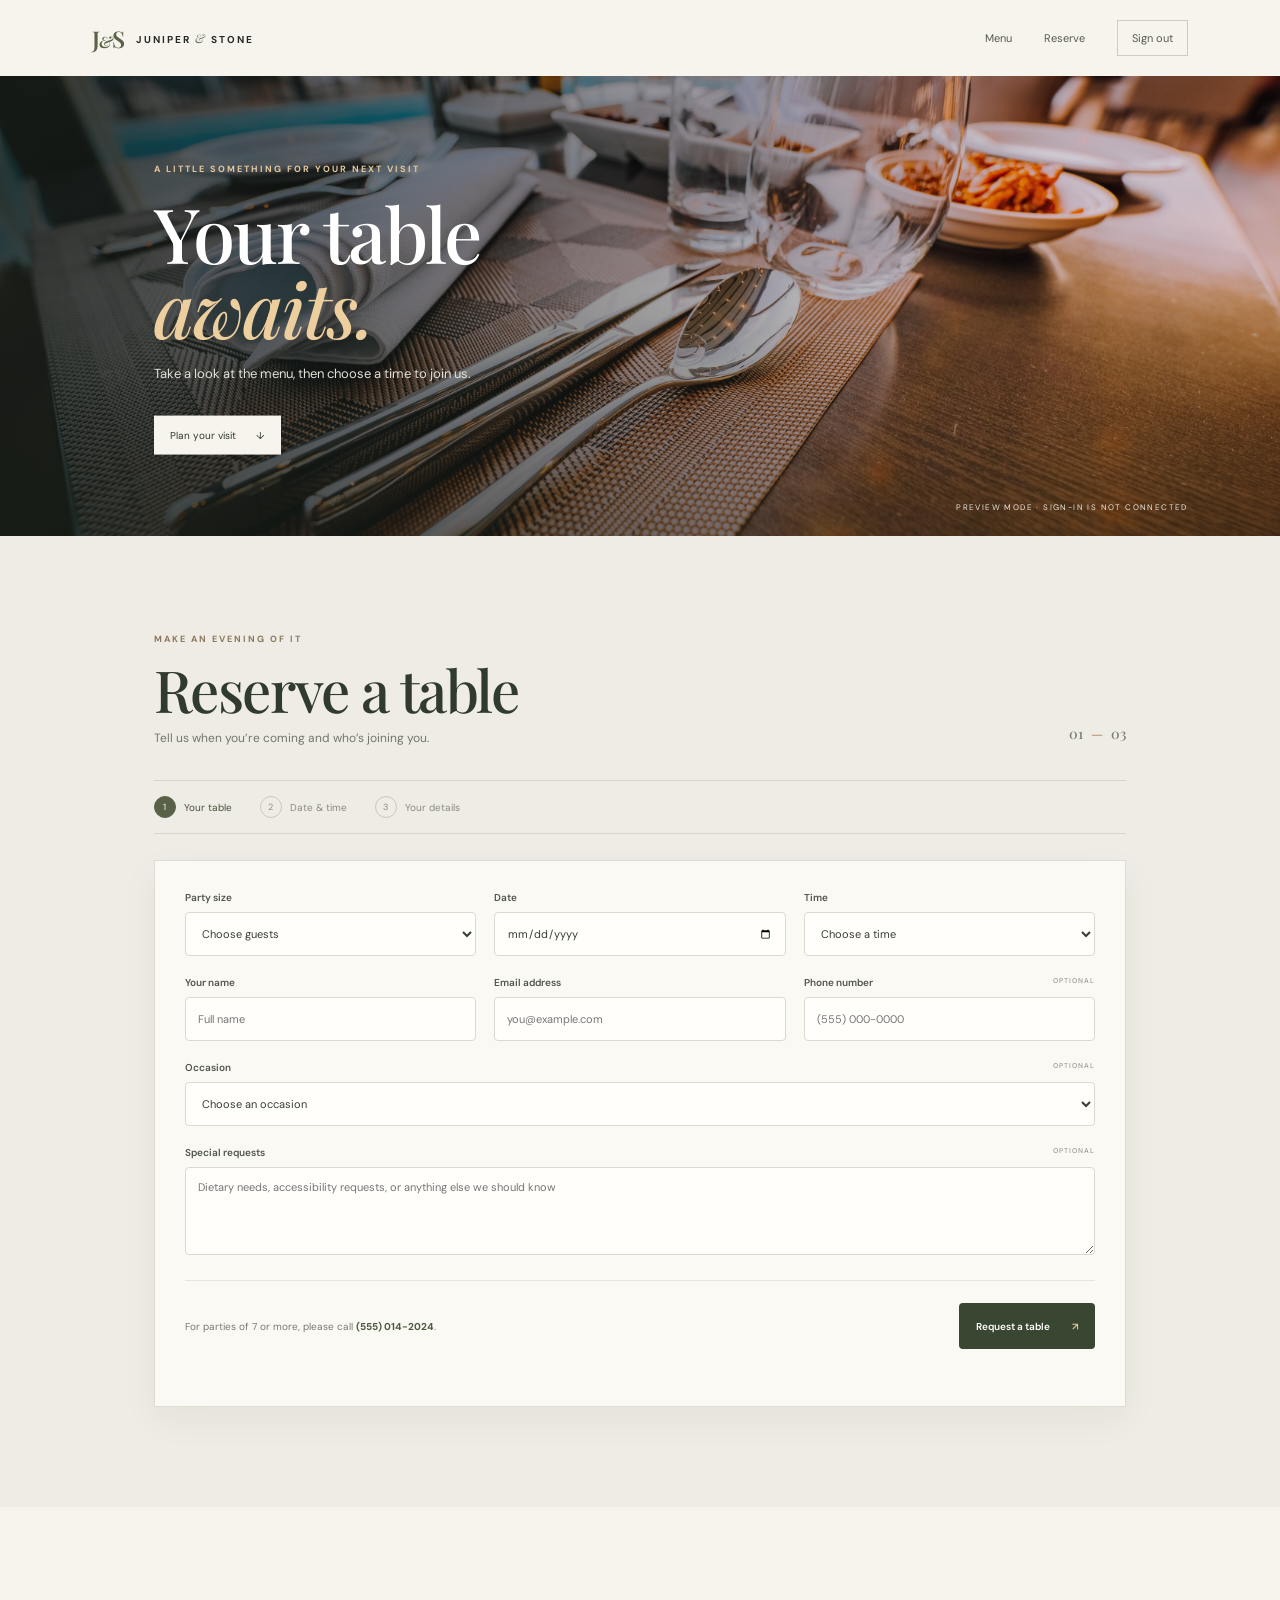
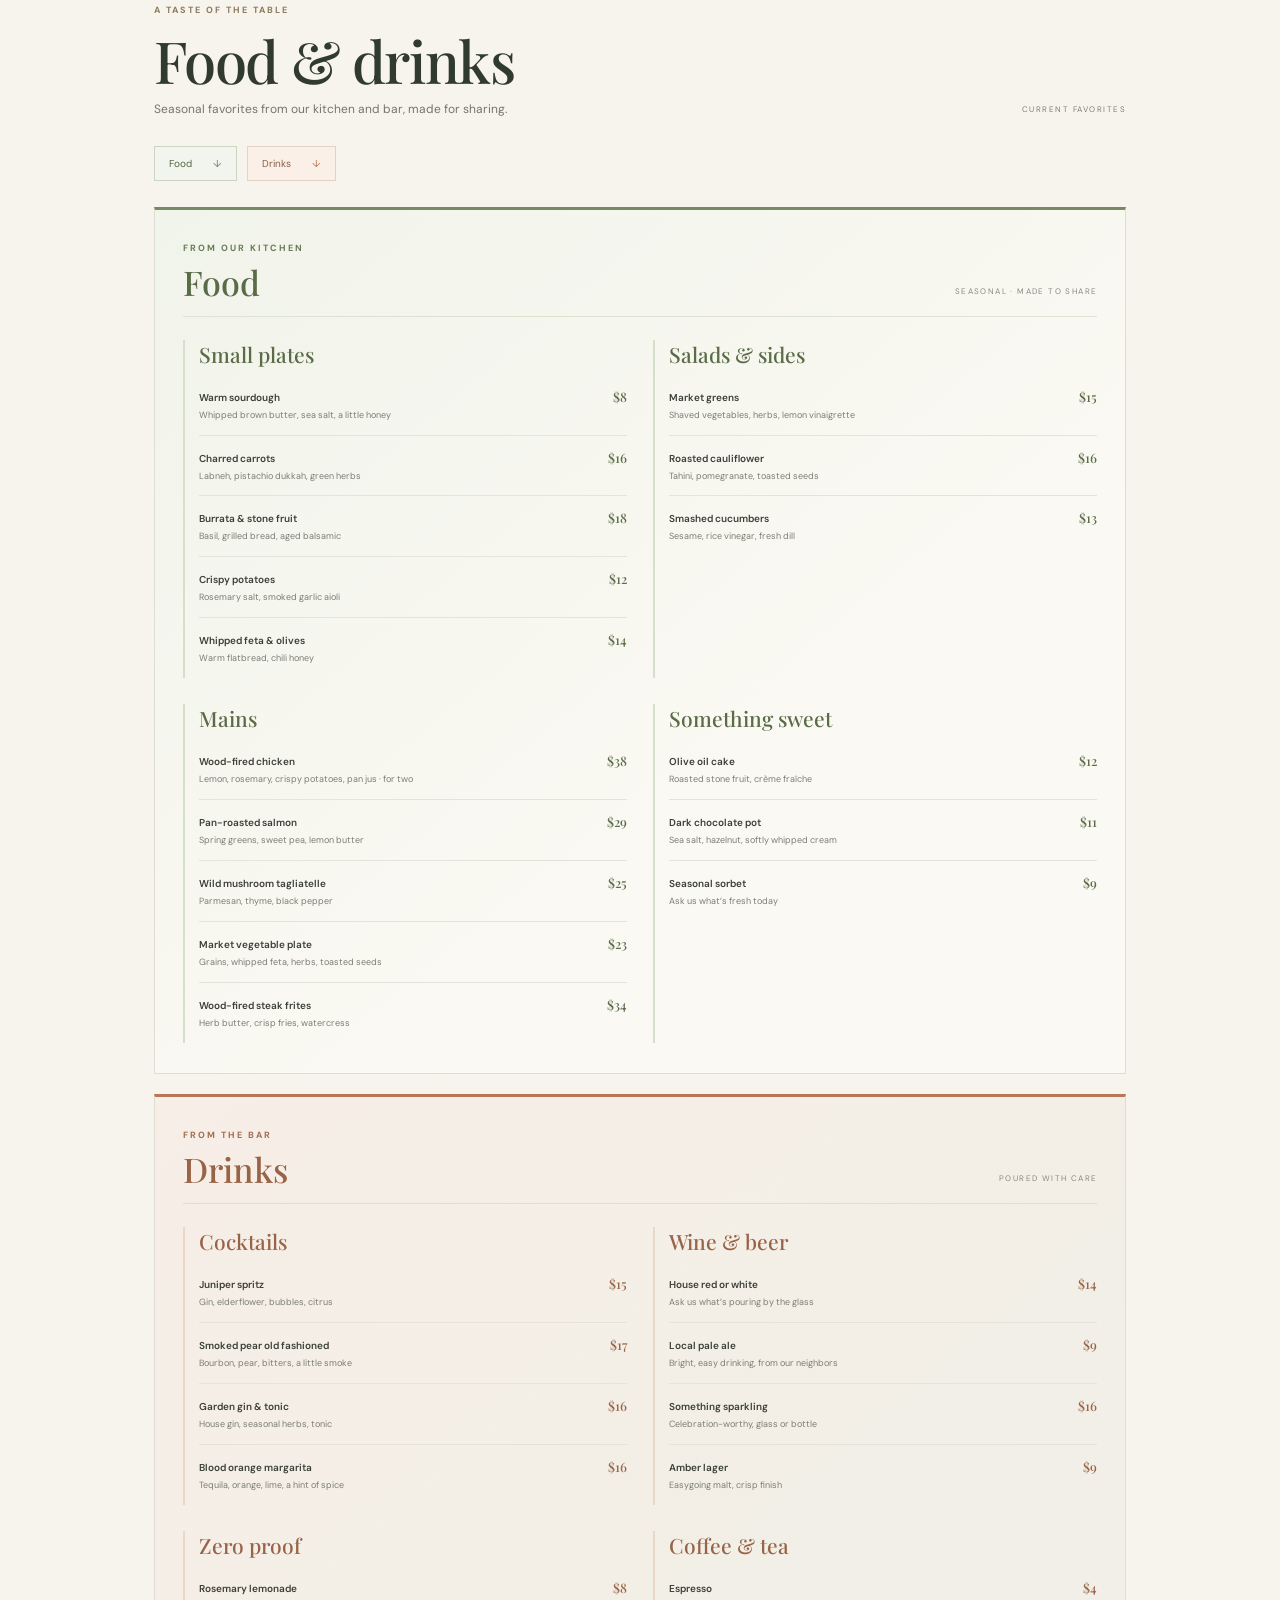
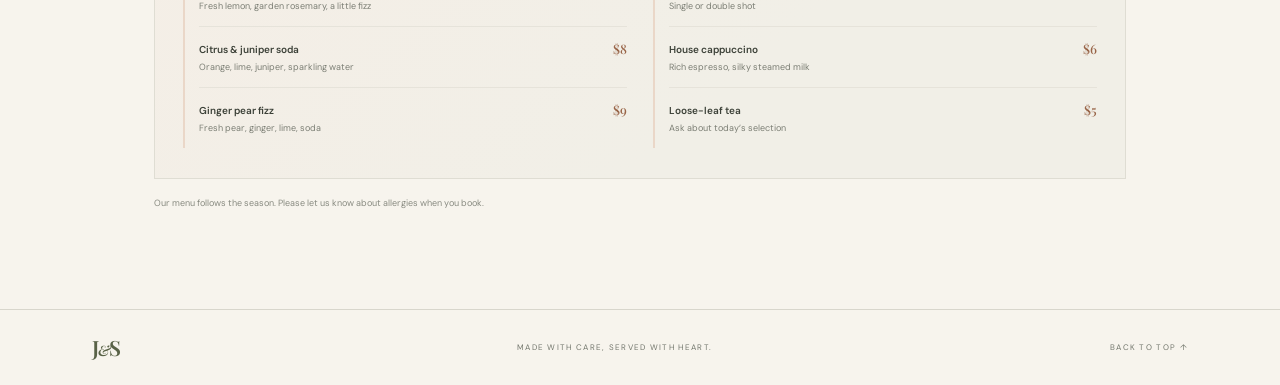
==== dashboard.html @ a4dc18dd "Add files via upload" ====
<!doctype html>
<html lang="en">
<head>
  <meta charset="utf-8">
  <meta name="viewport" content="width=device-width, initial-scale=1">
  <meta name="theme-color" content="#f7f4ed">
  <meta name="description" content="Plan your next visit to Juniper & Stone.">
  <title>Your table — Juniper & Stone</title>
  <link rel="preconnect" href="https://fonts.googleapis.com">
  <link rel="preconnect" href="https://fonts.gstatic.com" crossorigin>
  <link href="https://fonts.googleapis.com/css2?family=DM+Sans:wght@400;500;600;700&family=Playfair+Display:wght@500;600;700&display=swap" rel="stylesheet">
  <link rel="stylesheet" href="styles.css">
</head>
<body class="dashboard-page">
  <header class="dashboard-topbar">
    <a class="wordmark" href="index.html#home" aria-label="Juniper and Stone home"><span class="mark">J<span>&</span>S</span><span class="wordmark-name">JUNIPER <i>&</i> STONE</span></a>
    <nav class="dashboard-nav" aria-label="Account navigation"><a href="#menu">Menu</a><a href="#reserve">Reserve</a><a href="account.html" class="dashboard-signout">Sign out</a></nav>
  </header>
  <main>
    <section class="dashboard-hero">
      <div class="dashboard-hero-image"></div><div class="dashboard-hero-shade"></div>
      <div class="dashboard-hero-copy"><span class="dashboard-kicker">A LITTLE SOMETHING FOR YOUR NEXT VISIT</span><h1>Your table<br><em>awaits.</em></h1><p>Take a look at the menu, then choose a time to join us.</p><a class="dashboard-hero-link" href="#reserve">Plan your visit <span>↓</span></a></div>
      <span class="dashboard-preview">PREVIEW MODE · SIGN-IN IS NOT CONNECTED</span>
    </section>

    <section class="dashboard-booking" id="reserve">
      <div class="dashboard-section-head"><div><span class="dashboard-kicker">MAKE AN EVENING OF IT</span><h2>Reserve a table</h2><p>Tell us when you’re coming and who’s joining you.</p></div><span class="booking-mark">01 <i>—</i> 03</span></div>
      <div class="booking-steps"><span class="step-active"><i>1</i> Your table</span><span><i>2</i> Date & time</span><span><i>3</i> Your details</span></div>
      <form class="reservation-form" data-reservation-form>
        <div class="reservation-grid">
          <label>Party size<select name="partySize" required><option value="">Choose guests</option><option>1 guest</option><option>2 guests</option><option>3 guests</option><option>4 guests</option><option>5 guests</option><option>6 guests</option><option>7 guests</option><option>8 guests</option></select></label>
          <label>Date<input type="date" name="date" data-reservation-date required></label>
          <label>Time<select name="time" required><option value="">Choose a time</option><option>12:00 pm</option><option>12:30 pm</option><option>1:00 pm</option><option>5:00 pm</option><option>5:30 pm</option><option>6:00 pm</option><option>6:30 pm</option><option>7:00 pm</option><option>7:30 pm</option><option>8:00 pm</option><option>8:30 pm</option><option>9:00 pm</option></select></label>
          <label>Your name<input type="text" name="name" autocomplete="name" placeholder="Full name" required></label>
          <label>Email address<input type="email" name="email" autocomplete="email" placeholder="you@example.com" required></label>
          <label>Phone number <span class="optional-label">OPTIONAL</span><input type="tel" name="phone" autocomplete="tel" placeholder="(555) 000-0000"></label>
          <label class="reservation-wide">Occasion <span class="optional-label">OPTIONAL</span><select name="occasion"><option value="">Choose an occasion</option><option>Just a lovely dinner</option><option>Birthday</option><option>Anniversary</option><option>Celebration</option><option>Other</option></select></label>
          <label class="reservation-wide">Special requests <span class="optional-label">OPTIONAL</span><textarea name="requests" rows="3" placeholder="Dietary needs, accessibility requests, or anything else we should know"></textarea></label>
        </div>
        <div class="reservation-submit-row"><p>For parties of 7 or more, please call <a href="tel:+15550142024">(555) 014-2024</a>.</p><button type="submit" class="reservation-submit">Request a table <span>↗</span></button></div>
        <p class="reservation-feedback" aria-live="polite"></p>
      </form>
    </section>

    <section class="dashboard-menu" id="menu">
      <div class="dashboard-section-head"><div><span class="dashboard-kicker">A TASTE OF THE TABLE</span><h2>Food & drinks</h2><p>Seasonal favorites from our kitchen and bar, made for sharing.</p></div><span class="menu-season">CURRENT FAVORITES</span></div>
      <nav class="menu-jump" aria-label="Menu sections"><a href="#food">Food <span>↓</span></a><a href="#drinks">Drinks <span>↓</span></a></nav>
      <section class="menu-group" id="food" aria-labelledby="food-title">
        <div class="menu-group-head"><div><span class="dashboard-kicker">FROM OUR KITCHEN</span><h3 id="food-title">Food</h3></div><span>SEASONAL · MADE TO SHARE</span></div>
        <div class="menu-category-grid">
          <article class="menu-category"><h4>Small plates</h4>
            <div class="menu-item"><div><b>Warm sourdough</b><p>Whipped brown butter, sea salt, a little honey</p></div><strong>$8</strong></div>
            <div class="menu-item"><div><b>Charred carrots</b><p>Labneh, pistachio dukkah, green herbs</p></div><strong>$16</strong></div>
            <div class="menu-item"><div><b>Burrata & stone fruit</b><p>Basil, grilled bread, aged balsamic</p></div><strong>$18</strong></div>
            <div class="menu-item"><div><b>Crispy potatoes</b><p>Rosemary salt, smoked garlic aioli</p></div><strong>$12</strong></div>
            <div class="menu-item"><div><b>Whipped feta & olives</b><p>Warm flatbread, chili honey</p></div><strong>$14</strong></div>
          </article>
          <article class="menu-category"><h4>Salads & sides</h4>
            <div class="menu-item"><div><b>Market greens</b><p>Shaved vegetables, herbs, lemon vinaigrette</p></div><strong>$15</strong></div>
            <div class="menu-item"><div><b>Roasted cauliflower</b><p>Tahini, pomegranate, toasted seeds</p></div><strong>$16</strong></div>
            <div class="menu-item"><div><b>Smashed cucumbers</b><p>Sesame, rice vinegar, fresh dill</p></div><strong>$13</strong></div>
          </article>
          <article class="menu-category"><h4>Mains</h4>
            <div class="menu-item"><div><b>Wood-fired chicken</b><p>Lemon, rosemary, crispy potatoes, pan jus · for two</p></div><strong>$38</strong></div>
            <div class="menu-item"><div><b>Pan-roasted salmon</b><p>Spring greens, sweet pea, lemon butter</p></div><strong>$29</strong></div>
            <div class="menu-item"><div><b>Wild mushroom tagliatelle</b><p>Parmesan, thyme, black pepper</p></div><strong>$25</strong></div>
            <div class="menu-item"><div><b>Market vegetable plate</b><p>Grains, whipped feta, herbs, toasted seeds</p></div><strong>$23</strong></div>
            <div class="menu-item"><div><b>Wood-fired steak frites</b><p>Herb butter, crisp fries, watercress</p></div><strong>$34</strong></div>
          </article>
          <article class="menu-category"><h4>Something sweet</h4>
            <div class="menu-item"><div><b>Olive oil cake</b><p>Roasted stone fruit, crème fraîche</p></div><strong>$12</strong></div>
            <div class="menu-item"><div><b>Dark chocolate pot</b><p>Sea salt, hazelnut, softly whipped cream</p></div><strong>$11</strong></div>
            <div class="menu-item"><div><b>Seasonal sorbet</b><p>Ask us what’s fresh today</p></div><strong>$9</strong></div>
          </article>
        </div>
      </section>
      <section class="menu-group drinks-group" id="drinks" aria-labelledby="drinks-title">
        <div class="menu-group-head"><div><span class="dashboard-kicker">FROM THE BAR</span><h3 id="drinks-title">Drinks</h3></div><span>POURED WITH CARE</span></div>
        <div class="menu-category-grid">
          <article class="menu-category"><h4>Cocktails</h4>
            <div class="menu-item"><div><b>Juniper spritz</b><p>Gin, elderflower, bubbles, citrus</p></div><strong>$15</strong></div>
            <div class="menu-item"><div><b>Smoked pear old fashioned</b><p>Bourbon, pear, bitters, a little smoke</p></div><strong>$17</strong></div>
            <div class="menu-item"><div><b>Garden gin & tonic</b><p>House gin, seasonal herbs, tonic</p></div><strong>$16</strong></div>
            <div class="menu-item"><div><b>Blood orange margarita</b><p>Tequila, orange, lime, a hint of spice</p></div><strong>$16</strong></div>
          </article>
          <article class="menu-category"><h4>Wine & beer</h4>
            <div class="menu-item"><div><b>House red or white</b><p>Ask us what’s pouring by the glass</p></div><strong>$14</strong></div>
            <div class="menu-item"><div><b>Local pale ale</b><p>Bright, easy drinking, from our neighbors</p></div><strong>$9</strong></div>
            <div class="menu-item"><div><b>Something sparkling</b><p>Celebration-worthy, glass or bottle</p></div><strong>$16</strong></div>
            <div class="menu-item"><div><b>Amber lager</b><p>Easygoing malt, crisp finish</p></div><strong>$9</strong></div>
          </article>
          <article class="menu-category"><h4>Zero proof</h4>
            <div class="menu-item"><div><b>Rosemary lemonade</b><p>Fresh lemon, garden rosemary, a little fizz</p></div><strong>$8</strong></div>
            <div class="menu-item"><div><b>Citrus & juniper soda</b><p>Orange, lime, juniper, sparkling water</p></div><strong>$8</strong></div>
            <div class="menu-item"><div><b>Ginger pear fizz</b><p>Fresh pear, ginger, lime, soda</p></div><strong>$9</strong></div>
          </article>
          <article class="menu-category"><h4>Coffee & tea</h4>
            <div class="menu-item"><div><b>Espresso</b><p>Single or double shot</p></div><strong>$4</strong></div>
            <div class="menu-item"><div><b>House cappuccino</b><p>Rich espresso, silky steamed milk</p></div><strong>$6</strong></div>
            <div class="menu-item"><div><b>Loose-leaf tea</b><p>Ask about today’s selection</p></div><strong>$5</strong></div>
          </article>
        </div>
      </section>
      <p class="menu-note">Our menu follows the season. Please let us know about allergies when you book.</p>
    </section>
        </main>
  <footer class="dashboard-footer"><a class="footer-brand" href="index.html#home">J<span>&</span>S</a><span>MADE WITH CARE, SERVED WITH HEART.</span><a href="#top" class="back-top">BACK TO TOP ↑</a></footer>
  <script src="script.js"></script>
</body>
</html>
---- styles.css ----
:root{--paper:#f7f4ed;--ink:#252a22;--muted:#6d7168;--olive:#596247;--line:#d8d6cc;--serif:'Playfair Display',Georgia,serif;--sans:'DM Sans',Arial,sans-serif}*{box-sizing:border-box}html{scroll-behavior:smooth}body{margin:0;background:var(--paper);color:var(--ink);font-family:var(--sans);font-size:14px;-webkit-font-smoothing:antialiased}a{color:inherit;text-decoration:none}.site-header{height:86px;padding:0 7.2%;display:flex;align-items:center;justify-content:space-between;background:var(--paper);position:relative;z-index:5}.wordmark{display:flex;align-items:center;gap:13px}.mark,.footer-brand{font:600 23px var(--serif);letter-spacing:-2px;color:var(--olive)}.mark span,.footer-brand span{font-style:italic;font-size:.7em;padding:0 1px}.wordmark-name{font-size:10px;font-weight:700;letter-spacing:2px}.wordmark-name i{font:italic 12px var(--serif);color:var(--olive)}.nav{display:flex;align-items:center;gap:38px;font-size:12px}.nav a:not(.nav-book){color:#51554c}.nav a:hover,.text-link:hover{color:var(--olive)}.nav-book{border:1px solid var(--ink);padding:13px 16px}.nav-book span,.button span,.text-link span{margin-left:12px}.menu-toggle{display:none}.hero{min-height:640px;height:min(75vw,740px);max-height:780px;position:relative;overflow:hidden;color:white;background:#34372d}.hero-image,.hero-shade,.reserve-image{position:absolute;inset:0}.hero-image{background:url('images/pexels-naimbic-2290737.jpg') center 55%/cover}.hero-shade{background:linear-gradient(90deg,rgba(20,25,19,.77),rgba(20,25,19,.16) 72%),linear-gradient(0deg,rgba(20,25,19,.32),transparent 40%)}.hero-content{position:absolute;left:12%;top:19%;max-width:590px}.eyebrow{font-size:9px;letter-spacing:2.2px;font-weight:700;color:var(--olive);margin:0 0 22px}.eyebrow.light{color:#d5d9c9}.hero h1,.intro h2,.menu-heading h2,.reserve-content h2,.visit h2{font:500 clamp(56px,7vw,92px)/.98 var(--serif);letter-spacing:-2.7px;margin:0}.hero h1 em,.intro h2 em,.menu-heading h2 em,.reserve-content h2 em,.visit h2 em{font-weight:500}.hero-copy{font:15px/1.7 var(--sans);color:#e1e1db;max-width:360px;margin:25px 0 30px}.hero-actions{display:flex;align-items:center;gap:30px}.button{display:inline-block;padding:16px 20px;font-size:11px;letter-spacing:.15px}.button-light{background:var(--paper);color:var(--ink)}.text-link{font-size:11px;border-bottom:1px solid currentColor;padding-bottom:7px}.light-link{color:white}.hero-note{position:absolute;left:7.2%;bottom:34px;display:flex;align-items:center;gap:12px;font-size:8px;letter-spacing:1.8px}.note-line{width:35px;height:1px;background:#ddd}.hero-index{position:absolute;right:7.2%;bottom:32px;font:12px var(--serif)}.hero-index span{color:#adb1a5;margin:0 7px}.section-pad{padding-left:12%;padding-right:12%}.intro{padding-top:125px;padding-bottom:130px}.intro-label{display:flex;align-items:center;gap:22px}.intro-label .eyebrow{margin:0}.small-rule{width:45px;height:1px;background:#b7b8ae}.intro-main{display:grid;grid-template-columns:1.1fr .9fr;gap:10%;margin-top:42px;align-items:end}.intro h2,.menu-heading h2,.visit h2{font-size:clamp(50px,6vw,76px);line-height:1.02}.intro-text{max-width:390px;padding-bottom:5px}.intro-text p,.menu-intro,.reserve-content>p:not(.eyebrow){font-size:13px;line-height:1.9;color:var(--muted);margin:0 0 15px}.intro-text .text-link{display:inline-block;margin-top:16px}.dark-link{color:var(--ink)}.feature-photo{height:470px;position:relative;background:linear-gradient(0deg,rgba(22,26,20,.45),transparent 42%),url('images/pexels-officialakfotos-20067063.jpg') center 53%/cover}.photo-caption{position:absolute;bottom:24px;left:7.2%;right:7.2%;display:flex;justify-content:space-between;color:#fff;font-size:8px;letter-spacing:1.8px}.menu-section{padding-top:125px;padding-bottom:125px}.menu-heading{display:flex;align-items:end;justify-content:space-between;margin-bottom:55px}.menu-heading h2{margin-top:22px}.menu-intro{max-width:280px;margin:0 0 5px}.menu-grid{display:grid;grid-template-columns:1fr 1fr;border-top:1px solid var(--line);border-left:1px solid var(--line)}.dish{padding:25px 28px 20px;border-right:1px solid var(--line);border-bottom:1px solid var(--line);min-height:205px;display:flex;flex-direction:column}.dish-top,.dish-bottom{display:flex;align-items:center;justify-content:space-between}.dish-top{color:#8d9185;font-size:10px}.dish-tag,.dish-bottom span{font-size:8px;letter-spacing:1.5px}.dish h3{font:500 25px var(--serif);margin:20px 0 5px}.dish p{font-size:11px;color:var(--muted);margin:0}.dish-bottom{margin-top:auto;padding-top:24px;color:#747a6d}.dish-bottom b{font:500 17px var(--serif);color:var(--ink)}.menu-foot{display:flex;justify-content:space-between;align-items:center;padding-top:30px}.menu-foot>span{font-size:8px;letter-spacing:1.6px;color:#73776d}.reserve-section{min-height:535px;position:relative;background:#31362d;color:white;display:flex;align-items:center;overflow:hidden}.reserve-image{width:56%;right:0;left:auto;background:url('images/pexels-naimbic-2104568.jpg') center/cover}.reserve-section:after{content:"";position:absolute;inset:0;background:linear-gradient(90deg,#30352d 0%,#30352d 42%,rgba(48,53,45,.1) 75%)}.reserve-content{position:relative;z-index:1;margin-left:12%;max-width:420px;padding:80px 0}.reserve-content h2{font-size:clamp(52px,6vw,76px)}.reserve-content>p:not(.eyebrow){color:#d1d4cb;max-width:310px;margin:21px 0 26px}.reserve-content small{display:block;font-size:9px;color:#d2d4cc;margin-top:17px}.account-section{padding-top:115px;padding-bottom:120px;background:#eeece4;display:grid;grid-template-columns:.75fr 1.25fr;gap:9%;align-items:start}.account-heading h2{font:500 clamp(48px,5.4vw,68px)/1.02 var(--serif);letter-spacing:-2px;margin:0 0 20px}.account-heading>p:last-child{font-size:12px;line-height:1.8;color:var(--muted);max-width:280px}.account-forms{display:grid;grid-template-columns:1fr 1fr;gap:18px}.account-card{padding:28px;background:var(--paper);border:1px solid var(--line)}.account-card h3{font:500 27px var(--serif);margin:13px 0 23px}.account-card label{display:block;font-size:10px;color:#565b52;margin-bottom:15px}.account-card input{display:block;width:100%;height:43px;margin-top:7px;padding:0 12px;border:1px solid var(--line);background:#fffefa;color:var(--ink);font:12px var(--sans);outline-color:var(--olive)}.account-button{border:0;background:var(--olive);color:white;font:500 11px var(--sans);cursor:pointer;margin-top:7px}.form-message{min-height:16px;font-size:10px;line-height:1.5;color:var(--olive);margin:12px 0 0}.visit{padding-top:125px;padding-bottom:115px;display:grid;grid-template-columns:.85fr 1.15fr;gap:12%}.visit h2{margin-top:21px}.visit-info{display:grid;grid-template-columns:1fr 1.3fr;gap:36px 30px;padding-top:22px}.info-label{font-size:8px;letter-spacing:1.5px;color:#7b8075}.visit-info p{font-size:12px;line-height:1.9;margin:15px 0;color:#4d5249}.visit-info a:hover{color:var(--olive)}.visit-info .text-link{display:inline-block;margin-top:2px}.closed-note{font-size:10px;color:#85897f}.footer{border-top:1px solid var(--line);min-height:85px;padding:15px 7.2%;display:flex;align-items:center;justify-content:space-between}.footer-brand{font-size:21px}.footer>span,.back-top{font-size:8px;letter-spacing:1.4px;color:#72776d}.back-top:hover{color:var(--ink)}
@media(max-width:760px){.site-header{height:72px;padding:0 6%}.menu-toggle{display:flex;flex-direction:column;gap:5px;border:0;background:transparent;padding:10px;z-index:6}.menu-toggle span{display:block;width:22px;height:1px;background:var(--ink)}.nav{display:none;position:absolute;top:72px;left:0;right:0;background:var(--paper);padding:25px 6% 30px;align-items:stretch;flex-direction:column;gap:22px;border-top:1px solid var(--line)}.nav.open{display:flex}.nav-book{text-align:center}.hero{min-height:620px;height:calc(100svh - 72px);max-height:760px}.hero-image{background-position:58% center}.hero-content{left:8%;right:8%;top:22%}.hero h1{font-size:65px}.hero-copy{max-width:300px}.hero-note{left:8%;font-size:7px}.hero-index{right:8%}.section-pad{padding-left:8%;padding-right:8%}.intro{padding-top:85px;padding-bottom:90px}.intro-main{grid-template-columns:1fr;gap:28px;margin-top:30px}.intro h2,.menu-heading h2,.visit h2{font-size:58px}.intro-text{max-width:440px}.feature-photo{height:330px;background-position:center}.photo-caption{left:8%;right:8%;font-size:7px;letter-spacing:1px}.menu-section{padding-top:90px;padding-bottom:90px}.menu-heading{align-items:start;gap:25px;flex-direction:column;margin-bottom:35px}.menu-intro{max-width:350px}.dish{padding:20px 17px;min-height:195px}.dish h3{font-size:21px}.dish p{font-size:10px;line-height:1.6}.dish-tag,.dish-bottom span{font-size:7px;letter-spacing:1px}.reserve-section{min-height:640px;align-items:end}.reserve-image{width:100%;height:55%;top:0;bottom:auto;background-position:center}.reserve-section:after{background:linear-gradient(0deg,#30352d 0%,#30352d 40%,rgba(48,53,45,.15) 85%)}.reserve-content{margin-left:8%;padding:310px 0 65px}.reserve-content h2{font-size:57px}.account-section{padding-top:85px;padding-bottom:90px;grid-template-columns:1fr;gap:24px}.account-forms{grid-template-columns:1fr 1fr}.account-card{padding:22px 18px}.visit{padding-top:90px;padding-bottom:80px;grid-template-columns:1fr;gap:25px}.visit-info{padding-top:0;gap:28px 20px}.footer{padding:20px 6%;flex-wrap:wrap;gap:18px}.footer>span{font-size:7px}.footer>span:nth-of-type(1){display:none}}
@media(max-width:420px){.hero h1{font-size:58px}.hero-actions{gap:20px}.button{padding:14px}.menu-grid{grid-template-columns:1fr}.dish{min-height:180px}.photo-caption span:last-child{display:none}.account-forms{grid-template-columns:1fr}.visit-info{grid-template-columns:1fr 1fr}.visit-info>div:last-child{grid-column:1/-1}.footer{font-size:7px}.footer-brand{font-size:18px}}





/* Warm, welcoming account page accents */
.account-page .account-section{background:#eeebe1;padding-top:74px;padding-bottom:84px;align-items:stretch}
.account-page .account-heading{min-height:500px;padding:38px;background:linear-gradient(180deg,rgba(27,34,27,.18),rgba(27,34,27,.82)),url('images/pexels-naimbic-2104568.jpg') center/cover;color:#fff;display:flex;flex-direction:column;justify-content:flex-end;border-radius:8px}
.account-page .account-heading .eyebrow{color:#f1d8be;margin-bottom:18px}
.account-page .account-heading h2{font-size:clamp(44px,5vw,64px);margin:0 0 18px}
.account-page .account-heading>p:last-of-type{color:#f1efe8;max-width:280px;margin:0;line-height:1.8}
.account-note{display:block;margin-top:24px;font-size:11px;letter-spacing:.2px;color:#f5dbc0}
.account-page .account-forms{align-content:center;gap:16px}
.account-page .account-card{border:1px solid #e4ded1;border-radius:8px;box-shadow:0 12px 32px rgba(48,42,30,.07);transition:transform .2s ease,box-shadow .2s ease}
.account-page .account-card:hover{transform:translateY(-3px);box-shadow:0 16px 36px rgba(48,42,30,.12)}
.account-page .account-card h3{color:#3b4636}
.account-page .account-card input{border-radius:5px;background:#fff;border-color:#e4ded1;padding:0 13px}
.account-page .account-card input:focus{border-color:#a56d4f;box-shadow:0 0 0 3px rgba(165,109,79,.12)}
.account-page .account-button{background:#a56d4f;border-radius:5px;padding:15px 18px;transition:background .2s ease,transform .2s ease}
.account-page .account-button:hover{background:#86553d;transform:translateY(-1px)}
@media(max-width:760px){.account-page .account-section{padding-top:52px;padding-bottom:58px}.account-page .account-heading{min-height:340px;padding:28px}.account-page .account-heading h2{font-size:54px}}
@media(max-width:420px){.account-page .account-heading{min-height:300px}.account-page .account-card{border-radius:7px}}

.signup-divider{display:flex;align-items:center;gap:10px;margin:17px 0 12px;color:#8a8c82;font-size:8px;letter-spacing:1.3px;white-space:nowrap}
.signup-divider:before,.signup-divider:after{content:"";height:1px;background:#e5e0d6;flex:1}
.signup-options{display:grid;grid-template-columns:1fr 1fr;gap:8px}
.social-button{min-height:39px;display:flex;align-items:center;justify-content:center;gap:8px;border:1px solid #e4ded1;border-radius:5px;background:#fff;color:#343a32;font:500 10px var(--sans);cursor:pointer;transition:border-color .18s ease,background .18s ease,transform .18s ease}
.social-button:last-child{grid-column:1/-1}
.social-button:hover{background:#f8f5ee;border-color:#b9a58c;transform:translateY(-1px)}
.provider-symbol{font-weight:700;font-size:15px;line-height:1}
.google-symbol{color:#4285f4}.apple-symbol{color:#222}.facebook-symbol{color:#1877f2;font-family:Arial,sans-serif;font-size:17px}
.provider-message{min-height:13px;margin:8px 0 0;color:#7c614e;font-size:9px;line-height:1.45}

/* Keep each sign-up method visually consistent and easy to scan */
.account-page .account-button{width:100%;display:flex;align-items:center;justify-content:space-between}
.signup-options{grid-template-columns:1fr;gap:8px}
.social-button,.social-button:last-child{grid-column:auto;width:100%;min-height:40px;justify-content:flex-start;padding:0 14px}
.provider-symbol{width:18px;text-align:center}

/* Polished finishing details for the account page */
.account-page .account-section{position:relative;isolation:isolate;overflow:hidden;background:radial-gradient(ellipse at 95% 5%,#fffaf0 0,rgba(255,250,240,0) 36%),linear-gradient(135deg,#e8e4d9,#f6f2e9)}
.account-page .account-section:before{content:"";position:absolute;z-index:-1;width:280px;height:280px;right:-145px;top:-150px;border:1px solid rgba(165,109,79,.18);border-radius:50%;box-shadow:0 0 0 24px rgba(165,109,79,.035),0 0 0 50px rgba(165,109,79,.025);pointer-events:none}
.account-page .account-heading,.account-page .account-forms{position:relative;animation:account-rise .65s ease both}
.account-page .account-heading{border:1px solid rgba(213,183,137,.55);box-shadow:0 24px 50px rgba(37,42,34,.18);background-image:linear-gradient(180deg,rgba(27,34,27,.08) 0%,rgba(27,34,27,.37) 42%,rgba(27,34,27,.9) 100%),url('images/pexels-naimbic-2104568.jpg');background-position:center;background-size:cover}
.account-page .account-heading:after{content:"✦";position:absolute;top:27px;right:30px;color:#eed3a2;font-size:19px;text-shadow:0 2px 12px rgba(0,0,0,.2)}
.account-page .account-heading h2{color:#fff8ec;text-shadow:0 2px 18px rgba(0,0,0,.2)}
.account-page .account-note{align-self:flex-start;padding:10px 13px;border:1px solid rgba(244,220,184,.45);border-radius:99px;background:rgba(30,36,29,.35);backdrop-filter:blur(5px);font-size:10px}
.account-page .account-forms{animation-delay:.08s}
.account-page .account-card{position:relative;overflow:hidden;background:linear-gradient(155deg,#fffefa,#fffdf8);border:1px solid #e2dacb;border-top:3px solid #bd9868;border-radius:10px;padding:29px 25px;box-shadow:0 18px 38px rgba(55,47,34,.09)}
.account-page .account-card h3{font-size:29px;letter-spacing:-.5px}
.account-page .account-card .info-label{color:#9a7952}
.account-page .account-card input{height:45px;transition:border-color .2s ease,box-shadow .2s ease}
.account-page .account-button{background:linear-gradient(110deg,#687354,#4d5941);box-shadow:0 7px 16px rgba(77,89,65,.18);letter-spacing:.2px}
.account-page .account-button:hover{background:linear-gradient(110deg,#7c8966,#596748);box-shadow:0 10px 19px rgba(77,89,65,.24)}
.account-page .signup-divider{margin-top:19px;color:#9a7952}
.account-page .social-button{background:#fffefa;border-color:#e4ded1;border-radius:6px;min-height:42px;font-size:11px}
.account-page .social-button:hover{background:#f8f3e8;border-color:#c9ad82;box-shadow:0 4px 12px rgba(66,53,35,.07)}
@keyframes account-rise{from{opacity:0;transform:translateY(12px)}to{opacity:1;transform:translateY(0)}}
@media(prefers-reduced-motion:reduce){.account-page .account-heading,.account-page .account-forms{animation:none}.account-page .account-card,.account-page .account-button,.account-page .social-button{transition:none}}

.account-page .account-forms{grid-template-columns:1fr;max-width:500px;width:100%;margin-inline:auto}
.account-page .account-switch{border-top:1px solid #e9e2d7;padding-top:17px;margin:18px 0 0;text-align:center;color:#6d7168;font-size:10px}
.account-page .account-switch a{display:inline-block;margin-left:4px;color:#596247;font-weight:700}
.account-page .account-switch a:hover{color:#a56d4f}

/* Dedicated sign-in action */
.account-page .login-form>.account-button{position:relative;min-height:50px;justify-content:center;border:1px solid #3f4a37;border-radius:7px;background:#34412f;box-shadow:0 8px 18px rgba(52,65,47,.16);font-size:12px;font-weight:600;letter-spacing:.35px;transition:background .2s ease,box-shadow .2s ease,transform .2s ease}
.account-page .login-form>.account-button span{position:absolute;right:8px;top:8px;width:32px;height:32px;display:grid;place-items:center;margin:0;border-radius:5px;background:#e6c99b;color:#34412f;font-size:14px;transition:transform .2s ease,background .2s ease}
.account-page .login-form>.account-button:hover{background:#43533b;box-shadow:0 11px 22px rgba(52,65,47,.24);transform:translateY(-1px)}
.account-page .login-form>.account-button:hover span{background:#f0d8b4;transform:translate(1px,-1px)}
.account-page .login-form>.account-button:focus-visible{outline:3px solid rgba(181,137,81,.38);outline-offset:3px}

/* Sign-in page redesign */
.login-page{min-height:100vh;background:#f7f4ed;color:#252a22;font-family:var(--sans)}
.login-topbar{height:76px;padding:0 clamp(20px,6vw,88px);display:flex;align-items:center;justify-content:space-between;background:#f7f4ed}
.login-back{font-size:11px;color:#63685d;transition:color .18s ease}.login-back span{margin-right:8px;color:#9c7352}.login-back:hover,.login-home-link:hover{color:#a56d4f}
.login-layout{width:min(1280px,calc(100% - 64px));min-height:min(730px,calc(100svh - 130px));margin:0 auto 28px;display:grid;grid-template-columns:1.02fr .98fr;border:1px solid #e5e0d5;border-radius:12px;overflow:hidden;background:#fbf9f3;box-shadow:0 24px 70px rgba(48,44,34,.11)}
.login-story{position:relative;min-height:640px;overflow:hidden;background:#343b30;color:#fff}
.login-story-image,.login-story-shade{position:absolute;inset:0}.login-story-image{background:url('images/pexels-naimbic-2104568.jpg') center/cover;transform:scale(1.015)}
.login-story-shade{background:linear-gradient(180deg,rgba(23,30,24,.05) 15%,rgba(23,30,24,.34) 54%,rgba(23,30,24,.88) 100%),linear-gradient(90deg,rgba(21,29,22,.18),transparent 70%)}
.login-story-content{position:absolute;left:clamp(30px,6vw,82px);right:35px;bottom:clamp(62px,9vh,104px);max-width:520px}
.login-kicker{display:inline-flex;align-items:center;gap:9px;font-size:9px;letter-spacing:2px;color:#f1d8b8}.login-kicker i{width:6px;height:6px;background:#ddb780;border-radius:50%;box-shadow:0 0 0 5px rgba(221,183,128,.15)}
.login-story h1{font:500 clamp(45px,5.7vw,76px)/1.02 var(--serif);letter-spacing:-1.8px;margin:22px 0 18px;color:#fff9ee}.login-story h1 em{font-weight:500;color:#eed2a9}
.login-story-content>p{font-size:13px;line-height:1.8;color:#e6e2d9;max-width:340px;margin:0}
.login-story-foot{display:block;margin-top:35px;font-size:8px;letter-spacing:1.35px;color:#ded8cb}
.login-story-number{position:absolute;left:clamp(30px,6vw,82px);top:33px;font:600 12px var(--serif);letter-spacing:1px;color:#f5eddf}.login-story-number i{color:#dfbc8e}
.login-side{display:flex;align-items:center;justify-content:center;padding:50px clamp(28px,5vw,74px);background:radial-gradient(ellipse at 95% 5%,#fffaf0 0,transparent 38%),#fbf9f3}
.login-content{width:min(100%,390px);margin:0 auto}
.login-welcome{font-size:9px;letter-spacing:2px;font-weight:700;color:#9a7952}
.login-content h2{font:500 48px/1.05 var(--serif);letter-spacing:-1.3px;margin:13px 0 8px;color:#303b2d}
.login-subtitle{font-size:12px;color:#75786f;margin:0 0 30px;line-height:1.6}
.login-form label{display:block;margin-bottom:17px;font-size:10px;font-weight:600;color:#52574e}
.login-form input{width:100%;height:47px;margin-top:8px;padding:0 14px;border:1px solid #ddd8cc;border-radius:5px;background:#fffefa;font:12px var(--sans);color:#252a22;outline:none;transition:border-color .18s ease,box-shadow .18s ease}
.login-form input::placeholder{color:#a1a196}.login-form input:focus{border-color:#a8855b;box-shadow:0 0 0 3px rgba(168,133,91,.13)}
.login-submit{width:100%;height:49px;position:relative;margin-top:3px;border:0;border-radius:5px;background:#394632;color:white;font:600 12px var(--sans);letter-spacing:.35px;cursor:pointer;box-shadow:0 7px 15px rgba(57,70,50,.16);transition:background .18s ease,transform .18s ease,box-shadow .18s ease}
.login-submit span{position:absolute;right:7px;top:7px;width:35px;height:35px;display:grid;place-items:center;border-radius:4px;background:#e5c99e;color:#34412f;font-size:14px;transition:transform .18s ease}
.login-submit:hover{background:#4a5b40;transform:translateY(-1px);box-shadow:0 10px 19px rgba(57,70,50,.22)}.login-submit:hover span{transform:translate(1px,-1px)}.login-submit:focus-visible,.login-social:focus-visible{outline:3px solid rgba(181,137,81,.35);outline-offset:3px}
.login-divider{display:flex;align-items:center;gap:12px;margin:23px 0 14px;color:#969387;font-size:8px;letter-spacing:1.35px;white-space:nowrap}.login-divider:before,.login-divider:after{content:"";height:1px;flex:1;background:#e5e0d6}
.login-socials{display:grid;grid-template-columns:repeat(3,1fr);gap:8px}.login-social{height:41px;display:flex;justify-content:center;align-items:center;gap:7px;padding:0 8px;border:1px solid #e3ded3;border-radius:5px;background:#fffefa;color:#44483f;font:500 10px var(--sans);cursor:pointer;transition:border-color .18s ease,background .18s ease,transform .18s ease}.login-social:hover{border-color:#c9ad82;background:#fffaf0;transform:translateY(-1px)}
.login-social-icon{font-size:15px;font-weight:700;line-height:1}.login-provider-message{min-height:13px;margin:8px 0 0;font-size:9px;color:#7c614e;text-align:center}
.login-switch{text-align:center;font-size:10px;color:#72766d;margin:18px 0 0}.login-switch a{margin-left:3px;color:#43533b;font-weight:700}.login-switch a:hover{color:#a56d4f}
.login-home-link{display:block;text-align:center;margin-top:15px;font-size:10px;color:#969387;transition:color .18s ease}
.login-footer{max-width:1280px;margin:0 auto;padding:0 4px 20px;display:flex;justify-content:space-between;color:#85877f;font-size:8px;letter-spacing:1.2px}
@media(max-width:900px){.login-layout{width:min(760px,calc(100% - 36px));grid-template-columns:.9fr 1.1fr}.login-story-content{left:32px;right:25px}.login-story h1{font-size:54px}.login-side{padding:42px 30px}.login-story-number{left:32px}}
@media(max-width:680px){.login-topbar{height:68px;padding:0 20px}.login-layout{width:calc(100% - 24px);margin-bottom:18px;grid-template-columns:1fr;min-height:0;border-radius:9px}.login-story{min-height:290px}.login-story-content{left:25px;bottom:29px;right:20px}.login-story h1{font-size:42px;margin:13px 0 8px}.login-story-content>p{font-size:11px}.login-story-foot{display:none}.login-story-number{top:20px;left:25px}.login-side{padding:38px 25px 42px}.login-content h2{font-size:42px}.login-subtitle{margin-bottom:23px}.login-footer{padding:0 15px 17px;font-size:7px}.login-back{font-size:10px}}
@media(max-width:360px){.login-socials{grid-template-columns:1fr}.login-social{height:39px}.login-topbar{padding:0 15px}.login-story{min-height:260px}}
@media(prefers-reduced-motion:reduce){.login-page *{scroll-behavior:auto}.login-back,.login-form input,.login-submit,.login-submit span,.login-social,.login-home-link{transition:none}}

.forgot-password{display:block;margin:-8px 0 17px;text-align:right;font-size:10px;font-weight:600;color:#596247;transition:color .18s ease}
.forgot-password:hover{color:#a56d4f;text-decoration:underline;text-underline-offset:3px}
.reset-page .login-content h2{font-size:clamp(38px,4vw,48px);line-height:1.08}
.reset-message{min-height:32px;margin:14px 0 0;padding:0;color:#8a6347;font-size:10px;line-height:1.6}
.reset-switch{margin-top:19px}

.signup-page .login-story-image{background-position:center 62%}
.signup-page .login-content h2{font-size:clamp(38px,4vw,46px)}
.signup-page .signup-form label{margin-bottom:13px}
.signup-page .signup-form input{height:44px}
.signup-page .signup-form .login-submit{margin-top:1px}
.signup-page .login-divider{margin-top:17px}
@media(min-height:900px){.signup-page .login-side{padding-top:36px;padding-bottom:36px}}

/* Signed-in preview: reservation planner and seasonal menu */
.dashboard-page{background:#f7f4ed;color:#252a22;font-family:var(--sans)}
.dashboard-topbar{height:76px;padding:0 7.2%;display:flex;align-items:center;justify-content:space-between;background:#f7f4ed}
.dashboard-nav{display:flex;align-items:center;gap:32px;font-size:11px;color:#555a50}.dashboard-nav a:hover{color:#a56d4f}.dashboard-signout{padding:10px 14px;border:1px solid #cfcbbf}
.dashboard-hero{height:460px;position:relative;overflow:hidden;background:#30392e;color:#fff}.dashboard-hero-image,.dashboard-hero-shade{position:absolute;inset:0}.dashboard-hero-image{background:url('images/pexels-naimbic-2290737.jpg') center 58%/cover}.dashboard-hero-shade{background:linear-gradient(90deg,rgba(23,30,24,.78),rgba(23,30,24,.15) 82%),linear-gradient(0deg,rgba(23,30,24,.36),transparent 52%)}
.dashboard-hero-copy{position:absolute;left:12%;top:50%;transform:translateY(-50%);max-width:520px}.dashboard-kicker{font-size:9px;letter-spacing:2px;color:#8c785d;font-weight:700}.dashboard-hero .dashboard-kicker{color:#e6c99e}.dashboard-hero h1{font:500 clamp(54px,6vw,76px)/.99 var(--serif);letter-spacing:-1.7px;margin:19px 0 17px}.dashboard-hero h1 em{color:#edcf9f}.dashboard-hero-copy>p{max-width:330px;font-size:13px;line-height:1.8;color:#e2e1d9}.dashboard-hero-link{display:inline-block;margin-top:17px;padding:13px 16px;background:#f7f4ed;color:#30392e;font-size:10px}.dashboard-hero-link span{margin-left:17px}.dashboard-preview{position:absolute;right:7.2%;bottom:24px;font-size:8px;letter-spacing:1.4px;color:#e9e6dc}
.dashboard-booking,.dashboard-menu{padding:92px 12% 100px}.dashboard-booking{background:#eeece4}.dashboard-section-head{display:flex;align-items:end;justify-content:space-between;gap:24px;margin-bottom:32px}.dashboard-section-head h2{font:500 clamp(40px,5vw,58px)/1.05 var(--serif);letter-spacing:-1.4px;margin:13px 0 8px;color:#303a2e}.dashboard-section-head p{font-size:12px;color:#73766d;margin:0;line-height:1.7}.booking-mark{font:500 14px var(--serif);color:#777c70;padding-bottom:5px}.booking-mark i{font-style:normal;color:#ad825b;margin:0 5px}.booking-steps{display:flex;gap:28px;padding:15px 0;border-top:1px solid #d8d6cc;border-bottom:1px solid #d8d6cc;margin-bottom:26px;font-size:10px;color:#898b82}.booking-steps span{display:flex;align-items:center;gap:8px}.booking-steps i{width:22px;height:22px;display:grid;place-items:center;border:1px solid #c8c9bf;border-radius:50%;font-style:normal;font-size:9px}.booking-steps .step-active{color:#46513b}.booking-steps .step-active i{border-color:#596247;background:#596247;color:white}
.reservation-form{padding:30px;background:#fbf9f3;border:1px solid #dfddd3;box-shadow:0 12px 35px rgba(52,49,39,.05)}.reservation-grid{display:grid;grid-template-columns:repeat(3,minmax(0,1fr));gap:20px 18px}.reservation-grid label{display:block;color:#50554c;font-size:10px;font-weight:600}.reservation-grid input,.reservation-grid select,.reservation-grid textarea{display:block;width:100%;margin-top:8px;min-height:44px;padding:0 12px;background:#fffefa;border:1px solid #dcd9cf;border-radius:4px;color:#383d35;font:11px var(--sans);outline:none}.reservation-grid textarea{padding:12px;resize:vertical;min-height:88px}.reservation-grid input:focus,.reservation-grid select:focus,.reservation-grid textarea:focus{border-color:#a8855b;box-shadow:0 0 0 3px rgba(168,133,91,.12)}.reservation-wide{grid-column:1/-1}.optional-label{float:right;color:#99998e;font-size:7px;letter-spacing:1px;font-weight:500}.reservation-submit-row{display:flex;justify-content:space-between;align-items:center;gap:20px;margin-top:25px;padding-top:22px;border-top:1px solid #e7e4da}.reservation-submit-row p{font-size:10px;color:#777b71;margin:0}.reservation-submit-row p a{color:#4b583f;font-weight:700}.reservation-submit{min-height:46px;padding:0 17px;border:0;border-radius:4px;background:#394632;color:white;font:600 10px var(--sans);cursor:pointer;transition:background .18s ease,transform .18s ease}.reservation-submit span{margin-left:20px;color:#e5c99e}.reservation-submit:hover{background:#4a5b40;transform:translateY(-1px)}.reservation-feedback{min-height:15px;margin:12px 0 0;color:#8a6347;font-size:10px;line-height:1.5}
.dashboard-menu{background:#f7f4ed}.menu-season{font-size:8px;letter-spacing:1.5px;color:#7c8175;padding-bottom:6px}.dashboard-menu-grid{display:grid;grid-template-columns:repeat(4,1fr);border-top:1px solid #d8d6cc;border-left:1px solid #d8d6cc}.dashboard-dish{position:relative;min-height:215px;padding:22px 19px;border-right:1px solid #d8d6cc;border-bottom:1px solid #d8d6cc;background:rgba(255,255,255,.2)}.dish-number{font-size:8px;letter-spacing:1.25px;color:#85897e}.dashboard-dish h3{font:500 22px var(--serif);margin:28px 0 7px;color:#303a2e}.dashboard-dish p{font-size:10px;line-height:1.6;color:#73766d;margin:0;max-width:210px}.dashboard-dish b{position:absolute;right:18px;bottom:16px;font:500 16px var(--serif);color:#596247}.menu-note{font-size:9px;color:#888a80;margin:18px 0 0}.dashboard-footer{min-height:76px;padding:16px 7.2%;border-top:1px solid #d8d6cc;display:flex;align-items:center;justify-content:space-between}.dashboard-footer>span,.dashboard-footer .back-top{font-size:8px;letter-spacing:1.3px;color:#73776d}
@media(max-width:900px){.dashboard-booking,.dashboard-menu{padding-left:8%;padding-right:8%}.dashboard-menu-grid{grid-template-columns:repeat(2,1fr)}.reservation-grid{grid-template-columns:repeat(2,minmax(0,1fr))}.dashboard-hero-copy{left:8%}}
@media(max-width:600px){.dashboard-topbar{height:68px;padding:0 6%}.dashboard-nav{gap:15px;font-size:10px}.dashboard-signout{padding:8px}.dashboard-hero{height:430px}.dashboard-hero-copy{left:7%;right:7%}.dashboard-hero h1{font-size:58px}.dashboard-preview{left:7%;right:auto;font-size:7px}.dashboard-booking,.dashboard-menu{padding:68px 7%}.dashboard-section-head{align-items:flex-start}.booking-mark,.menu-season{display:none}.booking-steps{gap:13px;justify-content:space-between;font-size:8px}.booking-steps span{gap:5px}.booking-steps i{width:19px;height:19px}.reservation-form{padding:20px 16px}.reservation-grid{grid-template-columns:1fr;gap:16px}.reservation-wide{grid-column:auto}.reservation-submit-row{align-items:flex-start;flex-direction:column}.reservation-submit{width:100%}.dashboard-menu-grid{grid-template-columns:1fr 1fr}.dashboard-dish{min-height:195px;padding:18px 14px}.dashboard-dish h3{font-size:19px;margin-top:22px}.dashboard-footer{padding:16px 6%;gap:10px}.dashboard-footer>span{font-size:7px}}
@media(max-width:380px){.dashboard-nav{gap:10px}.dashboard-nav a:first-child{display:none}.dashboard-menu-grid{grid-template-columns:1fr}.dashboard-dish{min-height:165px}}

.menu-jump{display:flex;gap:10px;margin:-6px 0 26px}.menu-jump a{padding:10px 14px;border:1px solid #d8d6cc;background:#fbf9f3;color:#45503c;font-size:10px}.menu-jump a span{margin-left:18px;color:#a27d56}.menu-jump a:hover{border-color:#a8855b;background:#fffaf0}
.menu-group{padding:27px 28px 30px;margin-top:20px;background:#fbf9f3;border:1px solid #dfddd3}.menu-group.drinks-group{background:#f1efe7}.menu-group-head{display:flex;justify-content:space-between;align-items:end;margin-bottom:23px;padding-bottom:17px;border-bottom:1px solid #dfddd3}.menu-group-head h3{font:500 34px/1 var(--serif);color:#303a2e;margin:10px 0 0}.menu-group-head>span{font-size:8px;letter-spacing:1.4px;color:#888a80;padding-bottom:3px}.menu-category-grid{display:grid;grid-template-columns:repeat(3,minmax(0,1fr));gap:26px}.menu-category h4{font:500 21px var(--serif);color:#596247;margin:0 0 7px}.menu-item{display:flex;justify-content:space-between;align-items:flex-start;gap:9px;padding:12px 0;border-bottom:1px solid #e6e3da}.menu-item:last-child{border-bottom:0}.menu-item b{font-size:10px;font-weight:600;color:#3b4037}.menu-item p{font-size:9px;line-height:1.55;color:#7b7e74;margin:4px 0 0}.menu-item strong{white-space:nowrap;font:500 13px var(--serif);color:#596247;padding-top:1px}.dashboard-menu .menu-note{margin-top:18px}
@media(max-width:900px){.menu-category-grid{grid-template-columns:repeat(2,minmax(0,1fr))}.menu-category:last-child:nth-child(odd){grid-column:1/-1}}
@media(max-width:600px){.menu-group{padding:22px 17px}.menu-category-grid{grid-template-columns:1fr;gap:24px}.menu-category:last-child:nth-child(odd){grid-column:auto}.menu-group-head{align-items:flex-start}.menu-group-head>span{font-size:7px;text-align:right}.menu-group-head h3{font-size:30px}}

/* Soft color accents for menu groups */
.menu-group#food{border-top:3px solid #778966;background:linear-gradient(140deg,#f1f4eb,#fbf9f3 68%)}
.menu-group#food .dashboard-kicker{color:#687b54}
.menu-group#food .menu-group-head{border-bottom-color:#dce3d3}
.menu-group#food .menu-group-head h3,.menu-group#food .menu-category h4,.menu-group#food .menu-item strong{color:#596b47}
.menu-group#food .menu-category{border-left:2px solid #d6dfcc;padding-left:14px}
.menu-group#drinks{border-top:3px solid #b87855;background:linear-gradient(140deg,#f7eee6,#f1efe7 72%)}
.menu-group#drinks .dashboard-kicker{color:#a36d50}
.menu-group#drinks .menu-group-head{border-bottom-color:#e6d9cd}
.menu-group#drinks .menu-group-head h3,.menu-group#drinks .menu-category h4,.menu-group#drinks .menu-item strong{color:#986447}
.menu-group#drinks .menu-category{border-left:2px solid #ead7c8;padding-left:14px}
.menu-group .menu-item{transition:background .18s ease}
.menu-group .menu-item:hover{background:rgba(255,255,255,.58)}
.menu-jump a:first-child{border-color:#cbd5c2;background:#f2f5ed;color:#536544}
.menu-jump a:last-child{border-color:#e4d2c4;background:#faf0e8;color:#8b6047}
.menu-jump a:first-child span{color:#718360}.menu-jump a:last-child span{color:#b87855}

.dashboard-page .menu-category-grid{grid-template-columns:repeat(2,minmax(0,1fr))}
.menu-foot-links{display:flex;gap:24px;align-items:center}
@media(max-width:600px){.dashboard-page .menu-category-grid{grid-template-columns:1fr}.menu-foot-links{align-items:flex-end;flex-direction:column;gap:14px}}
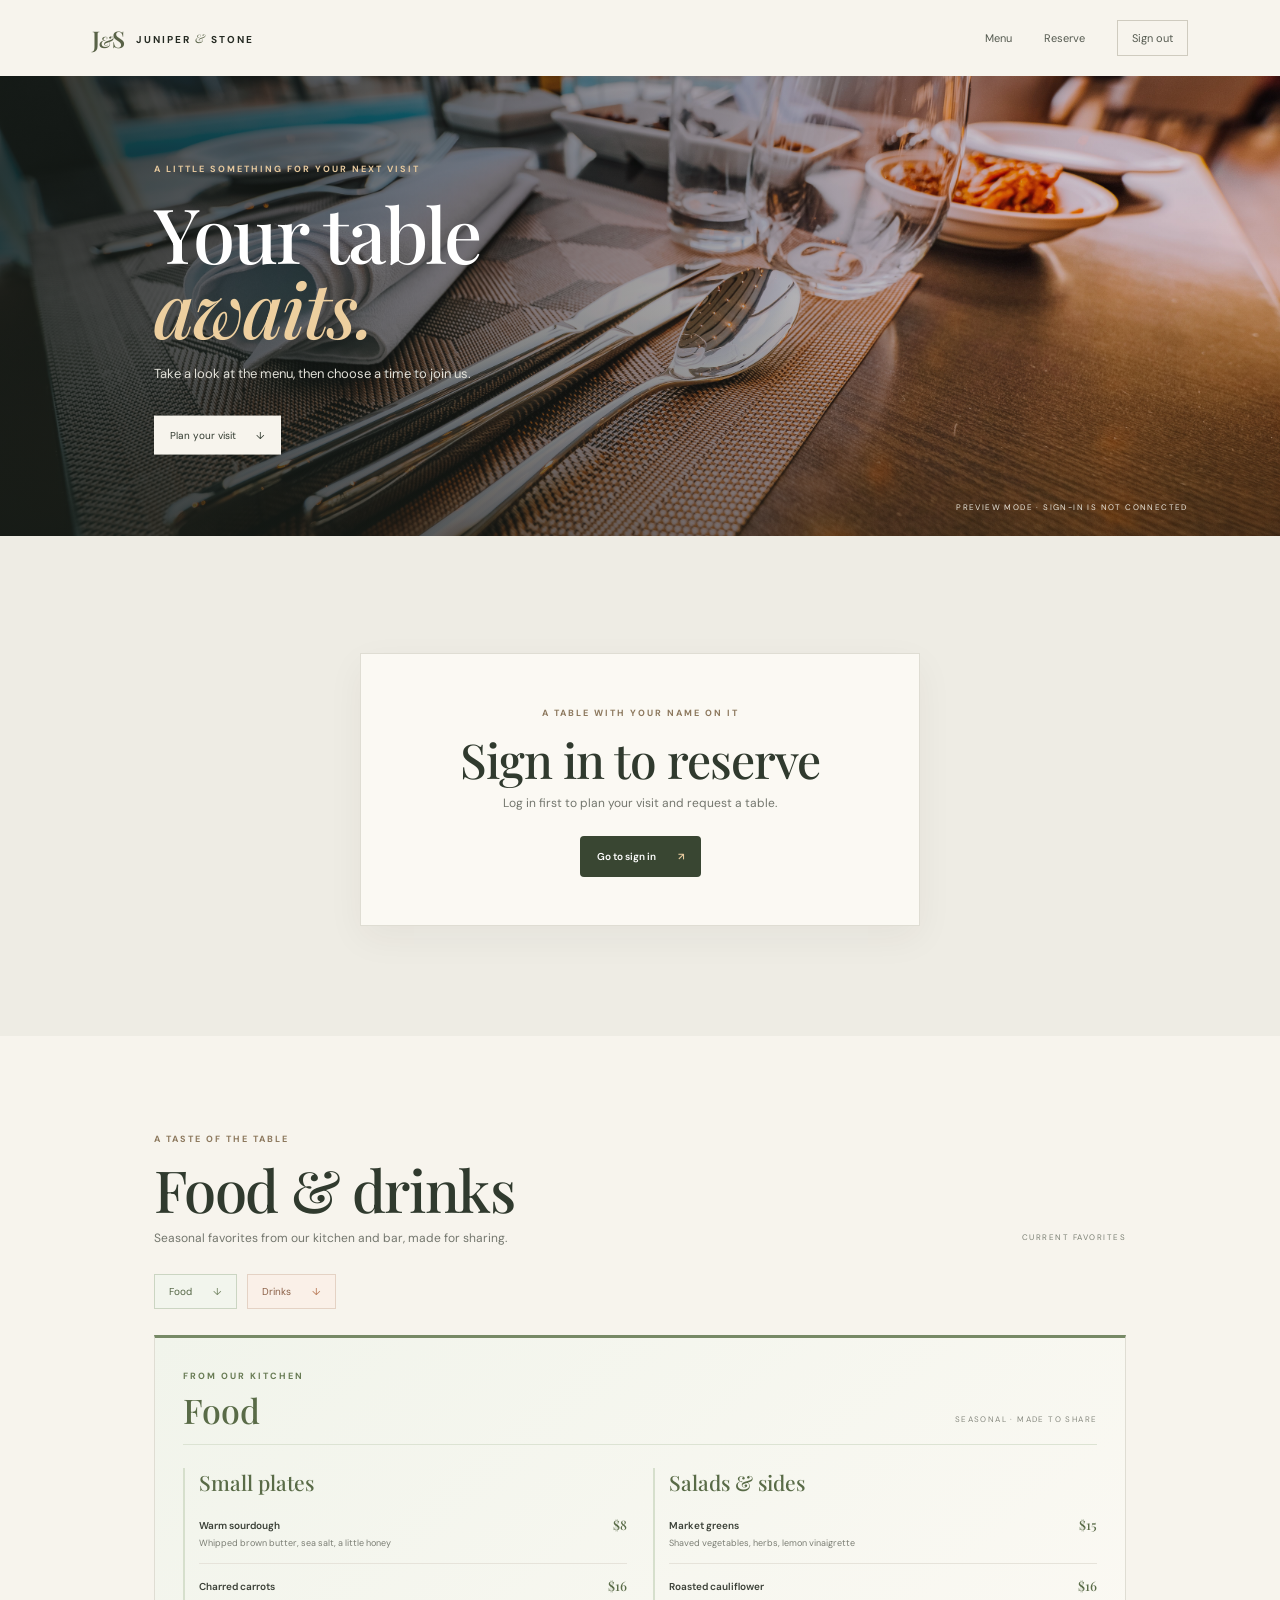
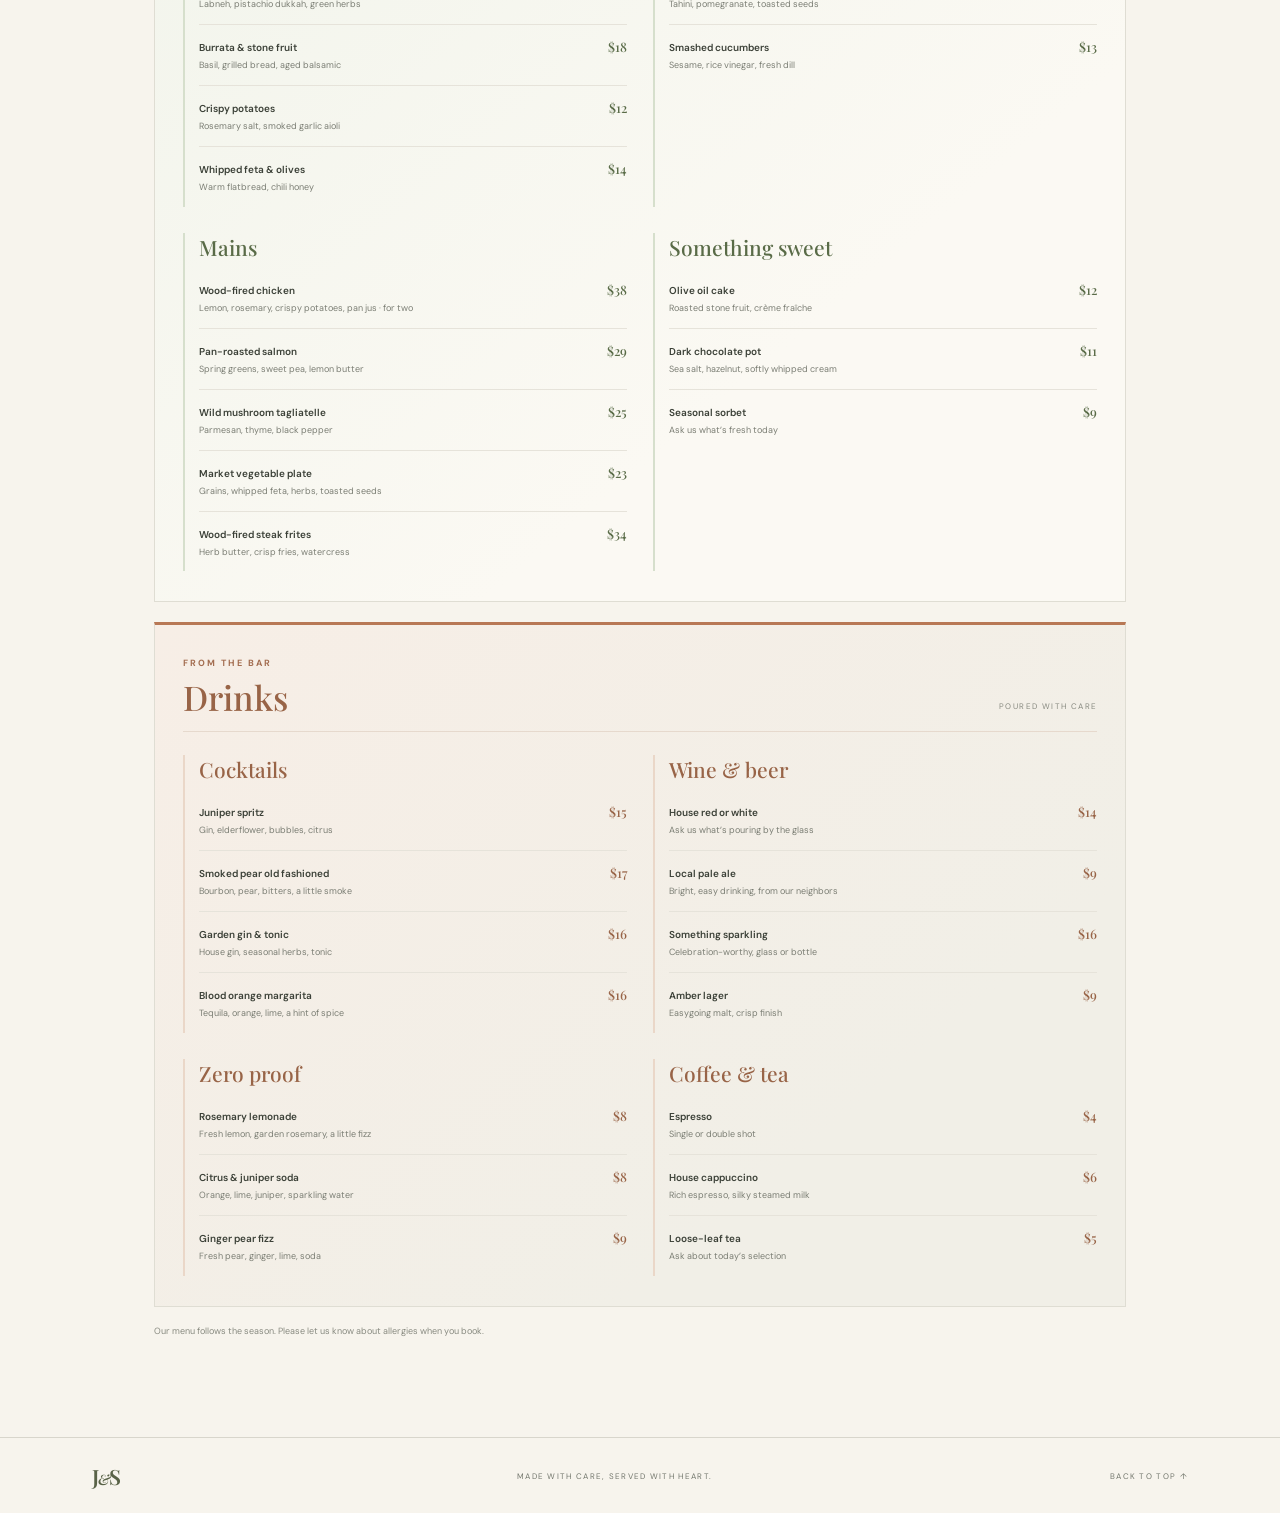
==== commit a96a60fd: "Add files via upload" ====
--- a/dashboard.html
+++ b/dashboard.html
@@ -14,7 +14,7 @@
 <body class="dashboard-page">
   <header class="dashboard-topbar">
     <a class="wordmark" href="index.html#home" aria-label="Juniper and Stone home"><span class="mark">J<span>&</span>S</span><span class="wordmark-name">JUNIPER <i>&</i> STONE</span></a>
-    <nav class="dashboard-nav" aria-label="Account navigation"><a href="#menu">Menu</a><a href="#reserve">Reserve</a><a href="account.html" class="dashboard-signout">Sign out</a></nav>
+    <nav class="dashboard-nav" aria-label="Account navigation"><a href="#menu">Menu</a><a href="#reserve">Reserve</a><a href="account.html" class="dashboard-signout" data-demo-signout>Sign out</a></nav>
   </header>
   <main>
     <section class="dashboard-hero">
@@ -24,6 +24,13 @@
     </section>
 
     <section class="dashboard-booking" id="reserve">
+      <div class="reservation-gate" id="reservation-gate">
+        <span class="dashboard-kicker">A TABLE WITH YOUR NAME ON IT</span>
+        <h2>Sign in to reserve</h2>
+        <p>Log in first to plan your visit and request a table.</p>
+        <a class="reservation-gate-button" href="account.html">Go to sign in <span>↗</span></a>
+      </div>
+      <div class="reservation-access" id="reservation-access" hidden>
       <div class="dashboard-section-head"><div><span class="dashboard-kicker">MAKE AN EVENING OF IT</span><h2>Reserve a table</h2><p>Tell us when you’re coming and who’s joining you.</p></div><span class="booking-mark">01 <i>—</i> 03</span></div>
       <div class="booking-steps"><span class="step-active"><i>1</i> Your table</span><span><i>2</i> Date & time</span><span><i>3</i> Your details</span></div>
       <form class="reservation-form" data-reservation-form>
@@ -40,6 +47,8 @@
         <div class="reservation-submit-row"><p>For parties of 7 or more, please call <a href="tel:+15550142024">(555) 014-2024</a>.</p><button type="submit" class="reservation-submit">Request a table <span>↗</span></button></div>
         <p class="reservation-feedback" aria-live="polite"></p>
       </form>
+    
+      </div>
     </section>
 
     <section class="dashboard-menu" id="menu">
@@ -111,3 +120,4 @@
 
 
 
+
--- a/styles.css
+++ b/styles.css
@@ -161,3 +161,10 @@
 .dashboard-page .menu-category-grid{grid-template-columns:repeat(2,minmax(0,1fr))}
 .menu-foot-links{display:flex;gap:24px;align-items:center}
 @media(max-width:600px){.dashboard-page .menu-category-grid{grid-template-columns:1fr}.menu-foot-links{align-items:flex-end;flex-direction:column;gap:14px}}
+
+.reservation-access[hidden]{display:none!important}
+.reservation-gate{max-width:560px;margin:25px auto 10px;padding:48px 30px;text-align:center;background:#fbf9f3;border:1px solid #dfddd3;box-shadow:0 12px 35px rgba(52,49,39,.05)}
+.reservation-gate h2{font:500 clamp(35px,4vw,48px)/1.05 var(--serif);color:#303a2e;letter-spacing:-1px;margin:14px 0 9px}
+.reservation-gate p{font-size:12px;line-height:1.7;color:#73766d;margin:0 auto 22px;max-width:330px}
+.reservation-gate-button{display:inline-block;padding:14px 17px;background:#394632;color:white;font-size:10px;font-weight:600;border-radius:4px;transition:background .18s ease}
+.reservation-gate-button span{margin-left:20px;color:#e5c99e}.reservation-gate-button:hover{background:#4a5b40}
